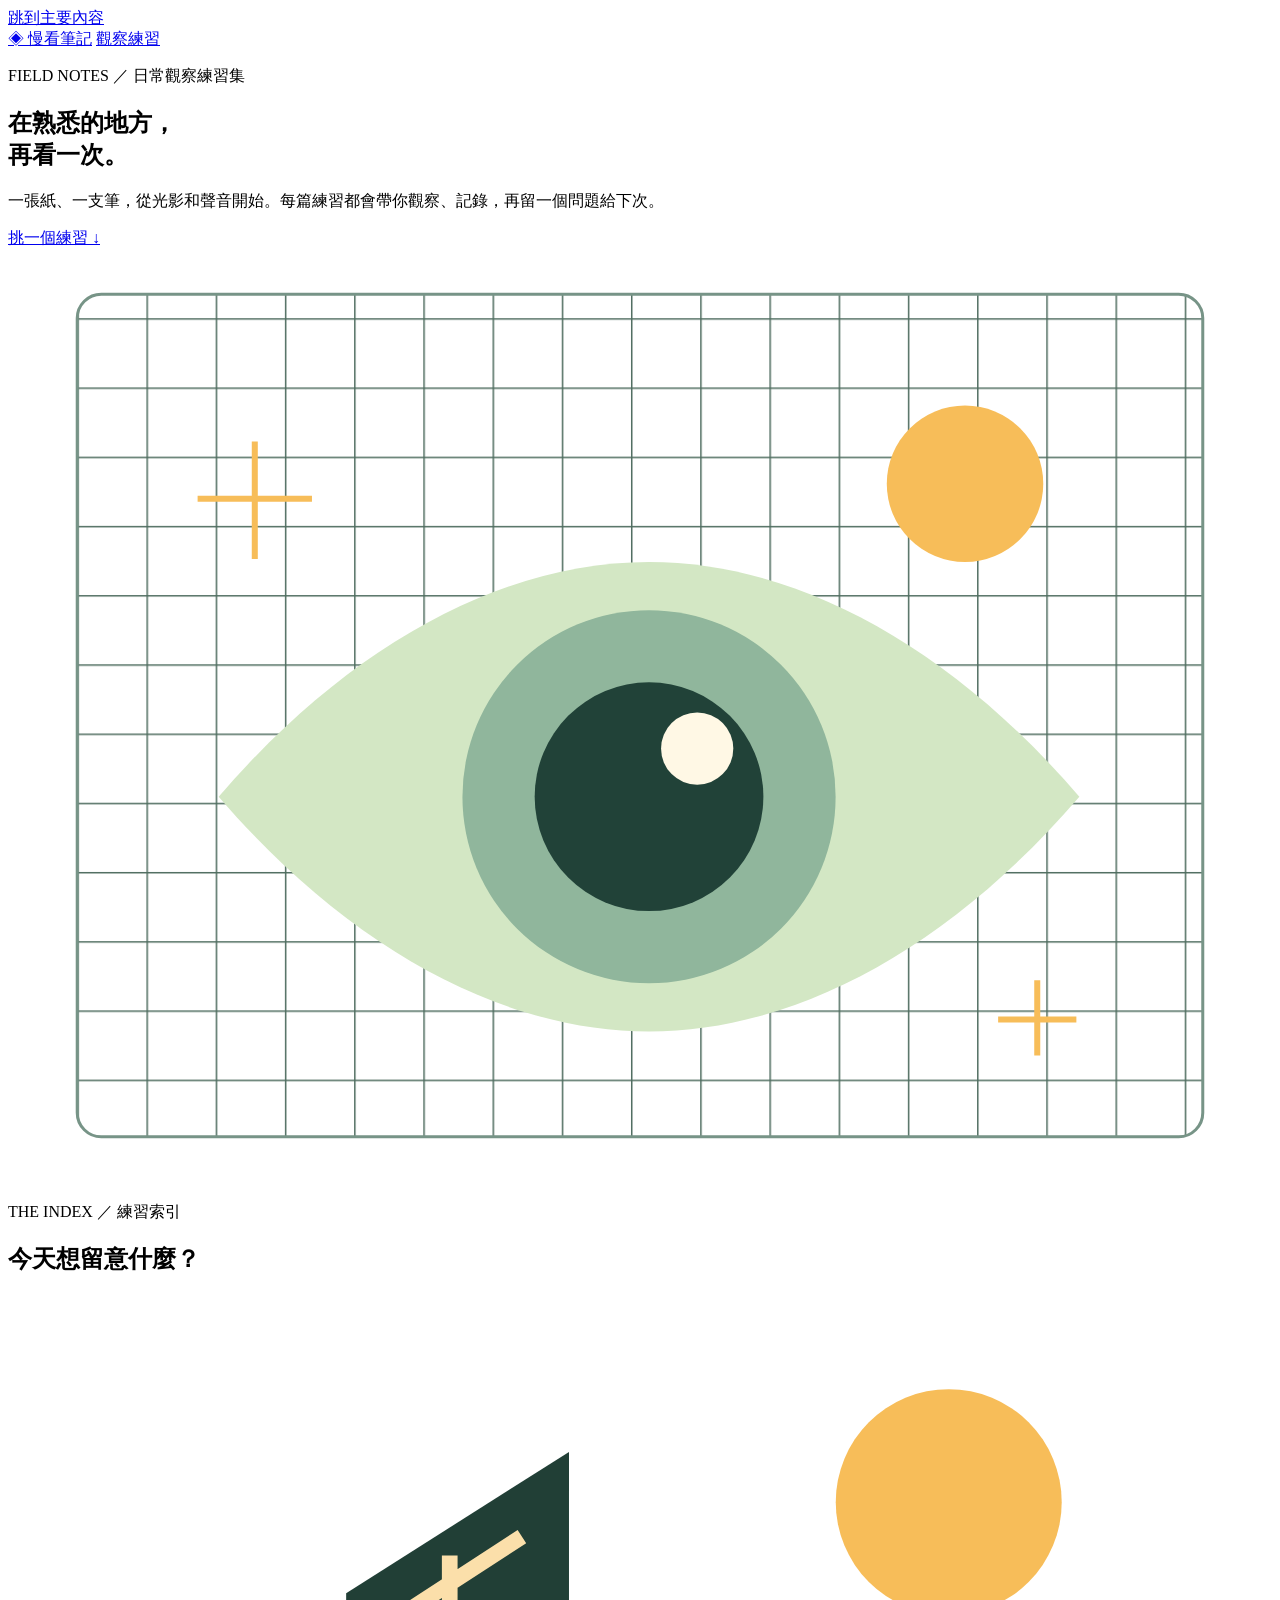
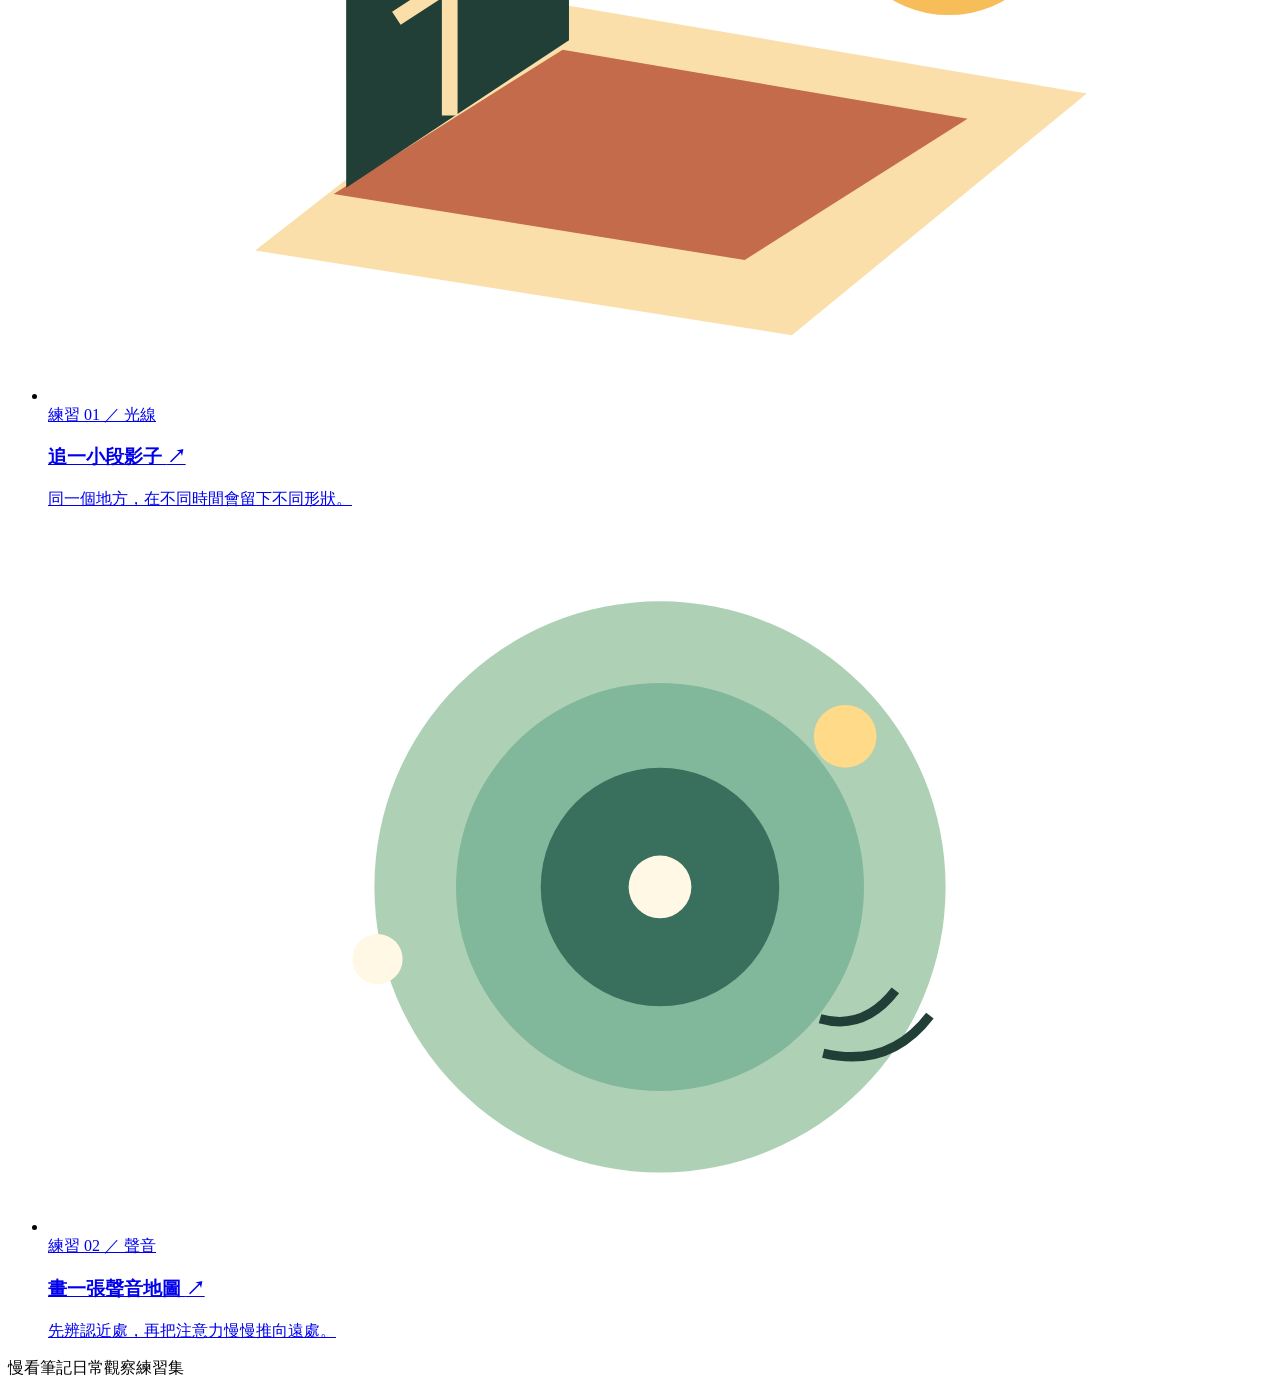
==== docs/index.html @ 159b0e39 "Rename index.html to 	docs/index.html" ====
<!doctype html>
<html lang="zh-Hant">
<head>
  <meta charset="utf-8">
  <meta name="viewport" content="width=device-width, initial-scale=1">
  <meta name="description" content="從光影與聲音開始，在熟悉的地方做一個短短的觀察練習。">
  <title>慢看筆記｜日常觀察練習集</title>
  <link rel="stylesheet" href="assets/site.css">
</head>
<body>
  <a class="skip" href="#main">跳到主要內容</a>
  <header class="bar wrap">
    <a class="brand" href="index.html"><span aria-hidden="true">◈</span> 慢看筆記</a>
    <a href="#notes">觀察練習</a>
  </header>
  <main id="main" class="wrap">
    <section class="hero" aria-labelledby="intro">
      <div>
        <p class="label">FIELD NOTES ／ 日常觀察練習集</p>
        <h1 id="intro">在熟悉的地方，<br>再看一次。</h1>
        <p>一張紙、一支筆，從光影和聲音開始。每篇練習都會帶你觀察、記錄，再留一個問題給下次。</p>
        <a class="button" href="#notes">挑一個練習 <span aria-hidden="true">↓</span></a>
      </div>
      <svg class="hero-art" viewBox="0 0 420 310" aria-hidden="true" focusable="false">
        <defs><pattern id="grid" width="23" height="23" patternUnits="userSpaceOnUse"><path d="M23 0H0v23" fill="none" stroke="#4f6d60"/></pattern></defs>
        <rect x="23" y="15" width="374" height="280" rx="8" fill="url(#grid)" stroke="#779487"/>
        <path d="M70 182C113 132 164 104 213 104s100 28 143 78c-43 50-94 78-143 78S113 232 70 182Z" fill="#d3e7c4"/>
        <circle cx="213" cy="182" r="62" fill="#90b69c"/><circle cx="213" cy="182" r="38" fill="#214238"/><circle cx="229" cy="166" r="12" fill="#fff8e5"/>
        <circle cx="318" cy="78" r="26" fill="#f7bd59"/><path d="M82 64v39m-19-20h38m241 160v25m-13-12h26" stroke="#f7bd59" stroke-width="2"/>
      </svg>
    </section>
    <section id="notes" class="collection" aria-labelledby="collection-title">
      <p class="label">THE INDEX ／ 練習索引</p>
      <h2 id="collection-title">今天想留意什麼？</h2>
      <ul class="cards">
        <li class="card light">
          <a href="notes/shadow-map.html">
            <svg viewBox="0 0 390 225" aria-hidden="true" focusable="false"><circle cx="287" cy="66" r="36" fill="#f7bd59"/><path d="M66 177 166 99 331 127 237 204Z" fill="#fbdfaa"/><path d="M91 159 164 113 293 135 222 180Z" fill="#c46b4b"/><path d="M95 157 166 110 166 50 95 95Z" fill="#213f36"/><path d="M111 103 151 77M128 83v51" stroke="#fbdfaa" stroke-width="5"/></svg>
            <div class="card-body">
              <span class="label">練習 01 ／ 光線</span>
              <h3>追一小段影子 <span aria-hidden="true">↗</span></h3>
              <p>同一個地方，在不同時間會留下不同形狀。</p>
            </div>
          </a>
        </li>
        <li class="card sound">
          <a href="notes/sound-layers.html">
            <svg viewBox="0 0 390 225" aria-hidden="true" focusable="false"><circle cx="195" cy="115" r="91" fill="#aed0b5"/><circle cx="195" cy="115" r="65" fill="#81b89b"/><circle cx="195" cy="115" r="38" fill="#396f5d"/><circle cx="195" cy="115" r="10" fill="#fff8e5"/><circle cx="254" cy="67" r="10" fill="#ffda88"/><circle cx="105" cy="138" r="8" fill="#fff8e5"/><path d="M246 157q14 4 24-9m-23 20q21 5 34-12" fill="none" stroke="#213f36" stroke-width="3"/></svg>
            <div class="card-body">
              <span class="label">練習 02 ／ 聲音</span>
              <h3>畫一張聲音地圖 <span aria-hidden="true">↗</span></h3>
              <p>先辨認近處，再把注意力慢慢推向遠處。</p>
            </div>
          </a>
        </li>
      </ul>
    </section>
  </main>
  <footer class="bar wrap"><span>慢看筆記</span><span>日常觀察練習集</span></footer>
</body>
</html>
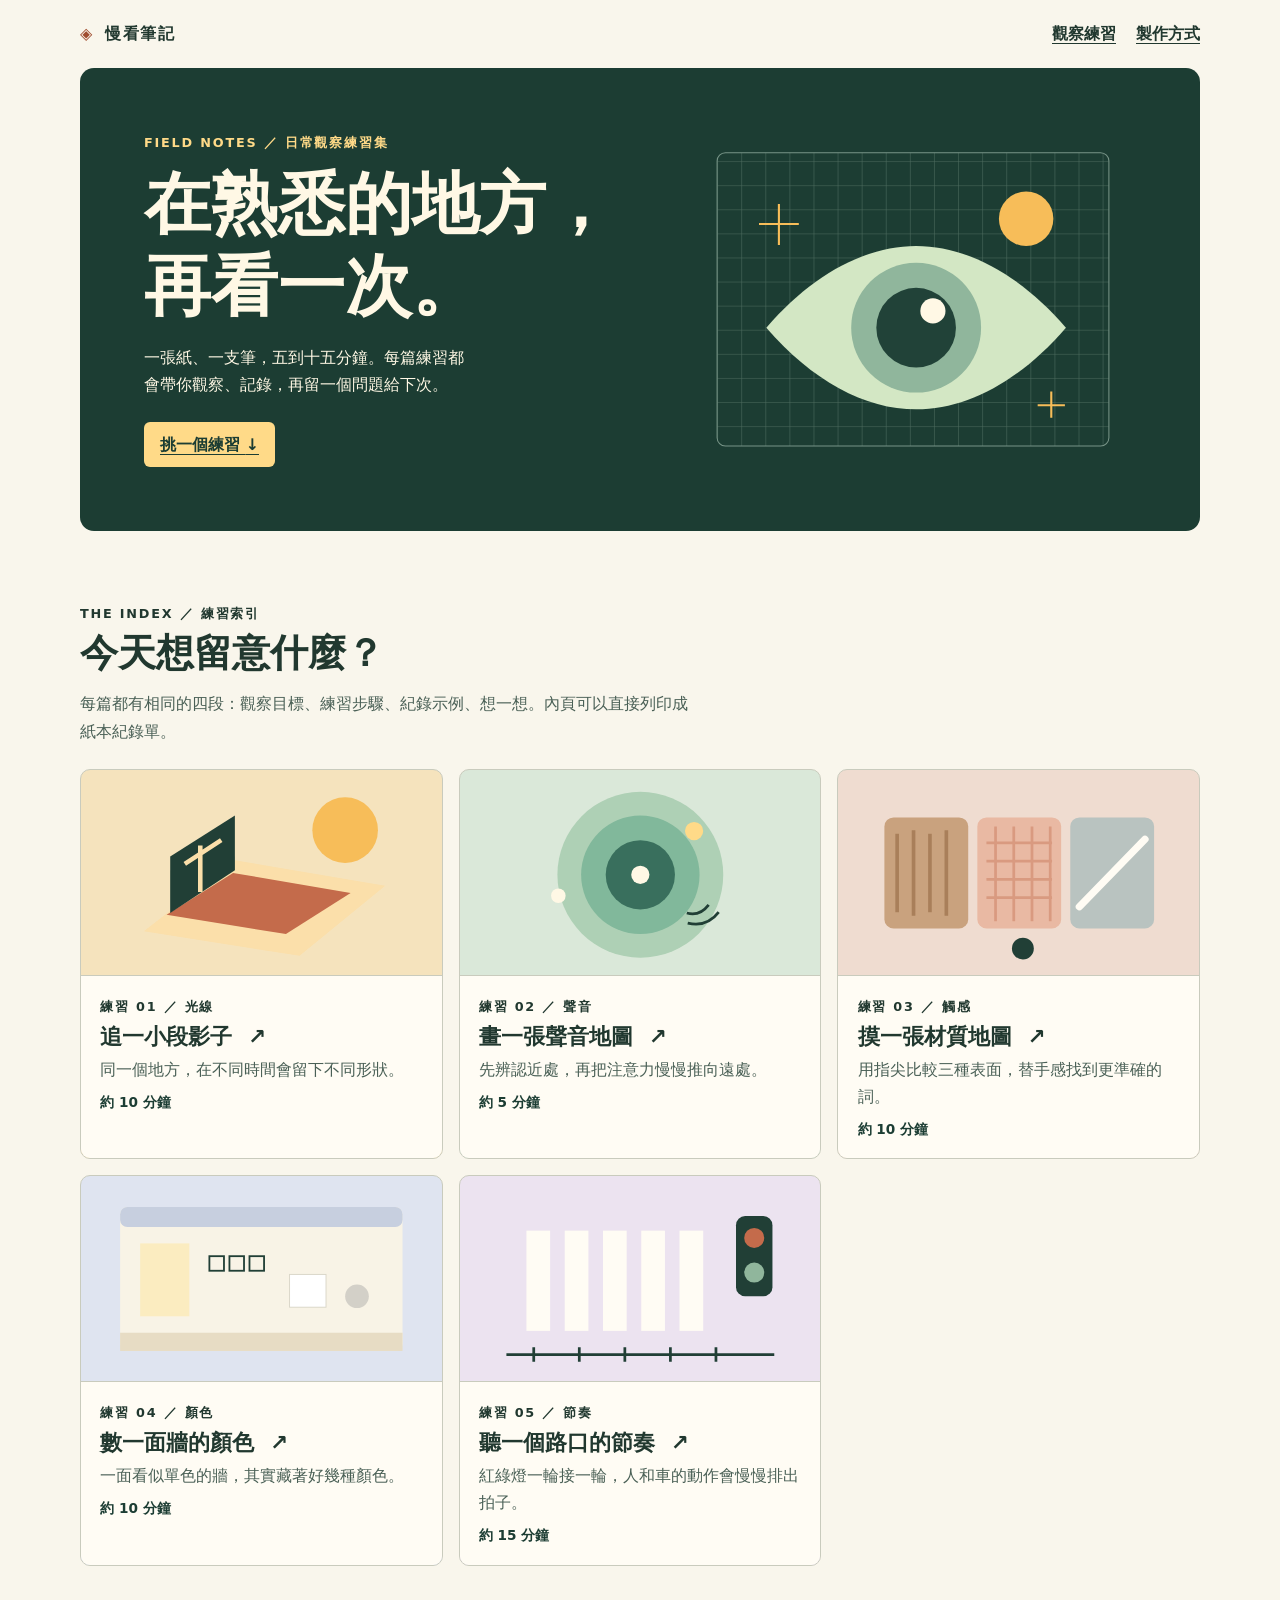
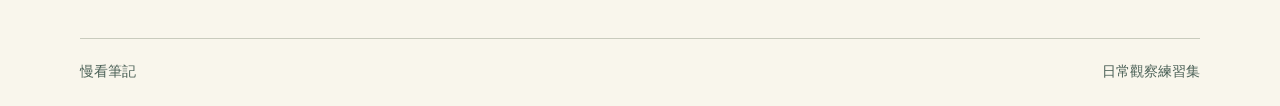
==== commit 8d8d89e8: "升級 AGENTS.md 規則系統：產生器、檢查器、分類登錄表，依規則新增 3 篇練習 - AGENTS.md 改寫：寫作規則表（好/壞範例）、分類登錄與新增分類流程、完成條件 - 新增 CLAUDE" ====
--- a/docs/index.html
+++ b/docs/index.html
@@ -3,7 +3,7 @@
 <head>
   <meta charset="utf-8">
   <meta name="viewport" content="width=device-width, initial-scale=1">
-  <meta name="description" content="從光影與聲音開始，在熟悉的地方做一個短短的觀察練習。">
+  <meta name="description" content="一張紙、一支筆，在熟悉的地方做一個五到十五分鐘的觀察練習。">
   <title>慢看筆記｜日常觀察練習集</title>
   <link rel="stylesheet" href="assets/site.css">
 </head>
@@ -11,14 +11,14 @@
   <a class="skip" href="#main">跳到主要內容</a>
   <header class="bar wrap">
     <a class="brand" href="index.html"><span aria-hidden="true">◈</span> 慢看筆記</a>
-    <a href="#notes">觀察練習</a>
+    <nav class="nav-links" aria-label="主要導覽"><a href="#notes">觀察練習</a><a href="about.html">製作方式</a></nav>
   </header>
   <main id="main" class="wrap">
     <section class="hero" aria-labelledby="intro">
       <div>
         <p class="label">FIELD NOTES ／ 日常觀察練習集</p>
         <h1 id="intro">在熟悉的地方，<br>再看一次。</h1>
-        <p>一張紙、一支筆，從光影和聲音開始。每篇練習都會帶你觀察、記錄，再留一個問題給下次。</p>
+        <p>一張紙、一支筆，五到十五分鐘。每篇練習都會帶你觀察、記錄，再留一個問題給下次。</p>
         <a class="button" href="#notes">挑一個練習 <span aria-hidden="true">↓</span></a>
       </div>
       <svg class="hero-art" viewBox="0 0 420 310" aria-hidden="true" focusable="false">
@@ -32,6 +32,7 @@
     <section id="notes" class="collection" aria-labelledby="collection-title">
       <p class="label">THE INDEX ／ 練習索引</p>
       <h2 id="collection-title">今天想留意什麼？</h2>
+      <p class="intro-line">每篇都有相同的四段：觀察目標、練習步驟、紀錄示例、想一想。內頁可以直接列印成紙本紀錄單。</p>
       <ul class="cards">
         <li class="card light">
           <a href="notes/shadow-map.html">
@@ -40,6 +41,7 @@
               <span class="label">練習 01 ／ 光線</span>
               <h3>追一小段影子 <span aria-hidden="true">↗</span></h3>
               <p>同一個地方，在不同時間會留下不同形狀。</p>
+              <span class="time">約 10 分鐘</span>
             </div>
           </a>
         </li>
@@ -50,9 +52,44 @@
               <span class="label">練習 02 ／ 聲音</span>
               <h3>畫一張聲音地圖 <span aria-hidden="true">↗</span></h3>
               <p>先辨認近處，再把注意力慢慢推向遠處。</p>
+              <span class="time">約 5 分鐘</span>
             </div>
           </a>
         </li>
+        <li class="card touch">
+          <a href="notes/texture-trail.html">
+            <svg viewBox="0 0 390 225" aria-hidden="true" focusable="false"><rect x="48" y="52" width="92" height="122" rx="10" fill="#c9a27e"/><path d="M62 70v86M80 66v94M98 70v86M116 66v94" stroke="#a97f5a" stroke-width="4"/><rect x="150" y="52" width="92" height="122" rx="10" fill="#e9b9a3"/><path d="M160 80h72M160 100h72M160 120h72M160 140h72M170 62v104M190 62v104M210 62v104M230 62v104" stroke="#d99a80" stroke-width="3"/><rect x="252" y="52" width="92" height="122" rx="10" fill="#b9c3c0"/><path d="M262 150 334 76" stroke="#fffcf4" stroke-width="8" stroke-linecap="round"/><circle cx="200" cy="196" r="12" fill="#213f36"/></svg>
+            <div class="card-body">
+              <span class="label">練習 03 ／ 觸感</span>
+              <h3>摸一張材質地圖 <span aria-hidden="true">↗</span></h3>
+              <p>用指尖比較三種表面，替手感找到更準確的詞。</p>
+              <span class="time">約 10 分鐘</span>
+            </div>
+          </a>
+        </li>
+        <li class="card color">
+          <a href="notes/wall-colors.html">
+            <svg viewBox="0 0 390 225" aria-hidden="true" focusable="false"><rect x="40" y="34" width="310" height="158" rx="8" fill="#f8f3e6"/><rect x="40" y="34" width="310" height="22" rx="8" fill="#c7cfdf"/><rect x="62" y="74" width="54" height="80" fill="#fbecc0"/><rect x="226" y="108" width="40" height="36" fill="#ffffff" stroke="#d8d4c6"/><circle cx="300" cy="132" r="13" fill="#d3d0c8"/><rect x="40" y="172" width="310" height="20" fill="#e7dcc4"/><g fill="none" stroke="#213f36" stroke-width="2"><rect x="138" y="88" width="16" height="16"/><rect x="160" y="88" width="16" height="16"/><rect x="182" y="88" width="16" height="16"/></g></svg>
+            <div class="card-body">
+              <span class="label">練習 04 ／ 顏色</span>
+              <h3>數一面牆的顏色 <span aria-hidden="true">↗</span></h3>
+              <p>一面看似單色的牆，其實藏著好幾種顏色。</p>
+              <span class="time">約 10 分鐘</span>
+            </div>
+          </a>
+        </li>
+        <li class="card rhythm">
+          <a href="notes/crosswalk-rhythm.html">
+            <svg viewBox="0 0 390 225" aria-hidden="true" focusable="false"><g fill="#fffcf4"><rect x="70" y="60" width="26" height="110"/><rect x="112" y="60" width="26" height="110"/><rect x="154" y="60" width="26" height="110"/><rect x="196" y="60" width="26" height="110"/><rect x="238" y="60" width="26" height="110"/></g><rect x="300" y="44" width="40" height="88" rx="10" fill="#213f36"/><circle cx="320" cy="68" r="11" fill="#c46b4b"/><circle cx="320" cy="106" r="11" fill="#90b69c"/><path d="M48 196h294" stroke="#213f36" stroke-width="3"/><path d="M78 188v16M128 188v16M178 188v16M228 188v16M278 188v16" stroke="#213f36" stroke-width="3"/></svg>
+            <div class="card-body">
+              <span class="label">練習 05 ／ 節奏</span>
+              <h3>聽一個路口的節奏 <span aria-hidden="true">↗</span></h3>
+              <p>紅綠燈一輪接一輪，人和車的動作會慢慢排出拍子。</p>
+              <span class="time">約 15 分鐘</span>
+            </div>
+          </a>
+        </li>
+        <!-- cards:end -->
       </ul>
     </section>
   </main>
--- a/docs/assets/site.css
+++ b/docs/assets/site.css
@@ -0,0 +1,95 @@
+:root {
+  color-scheme: light;
+  --paper: #f9f6ec;
+  --ink: #21382f;
+  --forest: #1c3d33;
+  --muted: #4a6056;
+  --line: #c9cbbd;
+  /* 分類底色：與 tools/categories.json 一一對應 */
+  --light: #f5e3bd;
+  --sound: #dae8d9;
+  --touch: #efdcd0;
+  --color: #dfe4f0;
+  --rhythm: #ece3f0;
+  font-family: system-ui, "Microsoft JhengHei", sans-serif;
+}
+* { box-sizing: border-box; }
+body { margin: 0; background: var(--paper); color: var(--ink); line-height: 1.7; }
+a { color: inherit; text-underline-offset: .24em; }
+a:focus-visible { outline: 3px solid #a04d30; outline-offset: 4px; }
+.skip { position: absolute; top: .5rem; left: .5rem; padding: .5rem 1rem; background: white; transform: translateY(-150%); }
+.skip:focus { transform: none; z-index: 1; }
+.wrap { width: min(1120px, calc(100% - 2rem)); margin-inline: auto; }
+.bar { display: flex; justify-content: space-between; gap: 1rem; align-items: center; min-height: 68px; }
+.bar a { font-weight: 700; }
+.brand { text-decoration: none; letter-spacing: .1em; }
+.brand span { color: #a04d30; margin-right: .25em; }
+footer.bar { border-top: 1px solid var(--line); color: var(--muted); font-size: .875rem; }
+.hero { display: grid; grid-template-columns: 1.15fr 1fr; align-items: center; gap: 2rem; padding: clamp(1.5rem, 5vw, 4rem); border-radius: 14px; color: #fff8e5; background: var(--forest); }
+.hero-art { display: block; width: 100%; max-width: 440px; justify-self: center; }
+.label { font-size: .8rem; font-weight: 750; letter-spacing: .14em; }
+.hero .label { color: #ffda88; }
+h1, h2, h3, p { margin-block: 0; }
+h1, h2 { font-family: "Noto Serif TC", "PMingLiU", serif; line-height: 1.23; }
+h1 { font-size: clamp(2.35rem, 6vw, 4.9rem); margin-block: .65rem 1rem; }
+.hero h1 { font-size: clamp(2.35rem, 5.2vw, 4.2rem); }
+.hero p:not(.label) { max-width: 32ch; }
+.button { display: inline-block; margin-top: 1.5rem; padding: .55rem 1rem; border-radius: 6px; background: #ffda88; color: var(--forest); font-weight: 750; }
+.hero a:focus-visible { outline-color: #fff8e5; }
+.collection { margin-block: clamp(2rem, 6vw, 4.5rem); }
+h2 { font-size: clamp(1.55rem, 3.5vw, 2.4rem); margin-block: .3rem .85rem; }
+.cards { display: grid; grid-template-columns: repeat(auto-fill, minmax(min(100%, 300px), 1fr)); gap: 1rem; list-style: none; margin: 1.5rem 0 0; padding: 0; }
+.light { background: var(--light); }
+.sound { background: var(--sound); }
+.touch { background: var(--touch); }
+.color { background: var(--color); }
+.rhythm { background: var(--rhythm); }
+.card { border: 1px solid var(--line); border-radius: 10px; }
+.card a { display: flex; flex-direction: column; height: 100%; border-radius: inherit; text-decoration: none; }
+.card a:hover h3, .card a:focus-visible h3 { text-decoration: underline; }
+.card svg { display: block; width: 100%; height: clamp(125px, 19vw, 205px); }
+.card-body { flex: 1; border-top: 1px solid var(--line); border-radius: 0 0 9px 9px; background: #fffcf4; padding: 1rem 1.2rem; }
+.card h3 { font-size: 1.35rem; }
+.card h3 span { margin-left: .4em; }
+.card p { color: var(--muted); }
+.card .time { display: inline-block; margin-top: .5rem; font-size: .85rem; font-weight: 700; color: var(--forest); }
+.intro-line { color: var(--muted); max-width: 60ch; }
+.nav-links { display: flex; gap: 1.25rem; }
+.entry { max-width: 740px; margin: 1rem auto 4rem; }
+.back { display: inline-block; margin-bottom: 1rem; font-weight: 700; }
+.entry-header, .example { padding: clamp(1.1rem, 5vw, 2rem); border-radius: 10px; }
+.entry h1 { font-size: clamp(2.1rem, 6vw, 3.6rem); }
+.entry section { margin-top: 2rem; }
+.entry h2 { font-size: 1.5rem; }
+.steps { padding-inline-start: 1.6rem; }
+.steps li { padding-inline-start: .35rem; margin-block: .65rem; }
+.steps li::marker { font-weight: 750; }
+.example { background: #eee9da; }
+.meta { display: grid; grid-template-columns: max-content 1fr; gap: .35rem 1rem; margin: 1.25rem 0 0; padding: 1rem 1.2rem; border: 1px solid var(--line); border-radius: 10px; background: #fffcf4; }
+.meta dt { font-weight: 750; }
+.meta dd { margin: 0; }
+.pager { display: flex; justify-content: space-between; gap: 1rem; flex-wrap: wrap; margin-top: 3rem; padding-top: 1.25rem; border-top: 1px solid var(--line); font-weight: 700; }
+.pager .next { margin-left: auto; text-align: right; }
+.prose section { margin-top: 2rem; }
+.prose h2 { font-size: 1.5rem; }
+.prose ol, .prose ul { padding-inline-start: 1.4rem; }
+.prose li { margin-block: .4rem; }
+.prose code { font-size: .92em; background: #eee9da; padding: .05em .35em; border-radius: 4px; }
+.log { width: 100%; border-collapse: collapse; margin-top: .75rem; }
+.log th, .log td { text-align: left; padding: .55rem .6rem; border-bottom: 1px solid var(--line); vertical-align: top; }
+.swatch { display: inline-block; width: .9em; height: .9em; border: 1px solid var(--line); border-radius: 3px; vertical-align: -.1em; margin-right: .35em; }
+@media (max-width: 640px) {
+  .hero, .cards { grid-template-columns: 1fr; }
+  .hero { gap: 1rem; }
+  .hero-art { max-width: 280px; }
+  .meta { grid-template-columns: 1fr; }
+  .meta dd { margin-bottom: .4rem; }
+}
+/* 列印：內頁可直接當紙本紀錄單 */
+@media print {
+  .skip, header.bar, footer.bar, .back, .pager { display: none; }
+  body { background: white; }
+  .entry { margin: 0; max-width: none; }
+  .entry-header, .example, .meta { background: none; border: 1px solid #999; }
+  .entry::after { content: "我的紀錄：____________________________________________"; display: block; margin-top: 2rem; line-height: 3; }
+}
